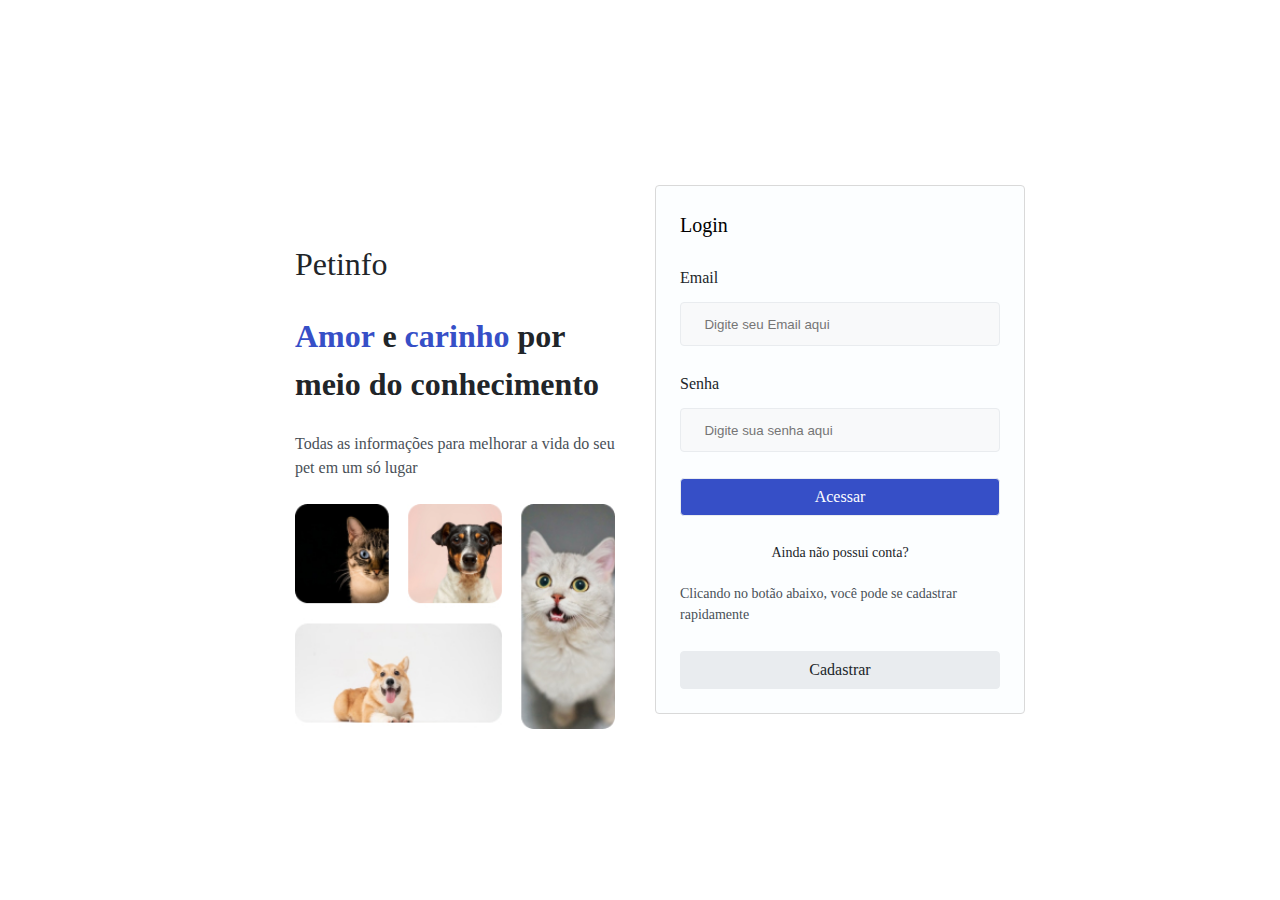
==== pages/home/index.html @ 1df86773 "Entrega" ====
<!DOCTYPE html>
<html lang="en">
  <head>
    <meta charset="UTF-8" />
    <meta http-equiv="X-UA-Compatible" content="IE=edge" />
    <meta name="viewport" content="width=device-width, initial-scale=1.0" />
    <link rel="stylesheet" href="../../styles/globalStyles.css" />
    <link rel="stylesheet" href="../../styles/Buttons.css" />
    <link rel="stylesheet" href="../../styles/Modais.css" />
    <link rel="stylesheet" href="../../styles/inputs.css" />
    <link rel="stylesheet" href="../../styles/Tooltip.css" />
    <link rel="stylesheet" href="./index.css" />
    <link rel="preconnect" href="https://fonts.googleapis.com" />
    <link rel="preconnect" href="https://fonts.gstatic.com" crossorigin />
    <link
      href="https://fonts.googleapis.com/css2?family=Inter:wght@400;500;600;700&display=swap"
      rel="stylesheet"
    />
    <title>Petinfo</title>
  </head>
  <body>
    <main>
      <div class="navBar">
        <h2 class="logo">Petinfo</h2>
        <div class="ContainerbtnCriar">
          <button class="btnCriar">Criar publicação</button>
          <div class="tooltip containertooltip">
            <picture>
              <img class="imgPerfi" src="" />
            </picture>
            <div class="tooltiptext">
              <h2 class="nometooltip"></h2>
              <div class="containerDeslogar">
                <img
                  style="margin: 0 15px 0 3px"
                  src="../../assets/sign-out-alt.png"
                  alt="deslogar"
                />
                <h2 class="deslogar">Sair da conta</h2>
              </div>
            </div>
          </div>
        </div>
      </div>
      <h2 class="textFeed">Feed</h2>
      <div id="container"></div>
    </main>
    <section class="telaPrincipalModal none">
      <article class="modalPost">
        <div class="containerButton">
          <h2 class="titleCriandoPost">Criando novo post</h2>
          <button class="btnFechar">X</button>
        </div>
        <form id="form">
          <h3 class="tituloDoPost">Título do post</h3>
          <input
            name="title"
            type="text"
            placeholder="  Digite o título aqui..."
          />
          <h3>Conteúdo do post</h3>
          <textarea
            name="content"
            placeholder="  Desenvolva o conteúdo do post aqui..."
            cols="30"
            rows="10"
          ></textarea>
          <div class="containerButtonModal">
            <button class="btnCancelar">Cancelar</button>
            <button class="btnPublicar">Publicar</button>
          </div>
        </form>
      </article>
    </section>
    <section id="modalEdicao" class="telaPrincipalModal none">
      <article class="modalPost">
        <div class="containerButton">
          <h2 class="titleCriandoPost">Edição</h2>
          <button id="fechar" class="btnFechar">X</button>
        </div>
        <form id="formEdit">
          <h3 class="tituloDoPost">Título do post</h3>
          <input
            id="title"
            name="title"
            type="text"
            placeholder="  Digite o título aqui..."
            value=""
          />
          <h3>Conteúdo do post</h3>
          <textarea
            id="texto"
            name="content"
            placeholder="  Desenvolva o conteúdo do post aqui..."
            cols="30"
            rows="10"
          ></textarea>
          <div class="containerButtonModal">
            <button id="cancel" class="btnCancelar">Cancelar</button>
            <button class="btnEditar">Salva Alterações</button>
          </div>
        </form>
      </article>
    </section>
    <section id="modalExcluir" class="telaPrincipalModal none">
      <article class="modalPost">
        <div class="containerButton">
          <h2 class="titleCriandoPost">Confirmação de exclusão</h2>
          <button id="fechando" class="btnFechar">X</button>
        </div>
        <h2 class="tituloModalExcluir">
          Tem certeza que deseja excluir este post?
        </h2>
        <p class="textoModalExcluir">
          Essa ação não poderá ser desfeita, então pedimos que tenha cautela
          antes de concluir
        </p>
        <div>
          <button id="btnfecharModalExcluir" class="btnCancelar">
            Cancelar
          </button>
          <button class="btnExcluirPost">Sim, excluir este post</button>
        </div>
      </article>
    </section>
    <script type="module" src="./index.js"></script>
  </body>
</html>
---- styles/globalStyles.css ----
* {
  margin: 0;
  padding: 0;
  box-sizing: border-box;
}

:root {
  --brand100: #364fc7;
  --brand200: "hsl(230, 68%, 54%)";
  --gray100: #212529;
  --gray200: "hsl(210, 10%, 23%)";
  --gray300: #495057;
  --gray400: #868E96;
  --gray500: "hsl(210, 11%, 71%)";
  --gray600: #e9ecef;
  --gray700: #F1F3F5;
  --gray800: #f8f9fa;
  --gray900: #fcfeff;
  --alert100: #C73650;
  --alert200: "hsl(349, 69%, 55%)";
  --sucess100: "hsl(162, 88%, 26%)";
}

body {
  font-family: "Inter, sans-serif";
}

.flex{
  display: flex;
}

button {
  cursor: pointer;
}

body {
  display: flex;
  align-items: center;
  margin: 0 auto;
  max-width: 1300px;
  justify-content: center;
}

main {
  display: flex;
  flex-direction: column;
  padding: 24px;
  align-content: center;
  justify-content: center;
  width: 370px;
  height: auto;
  background-color: var(--gray900);
  border: solid 1px #d9d9d9;
  margin: 185px 0;
  border-radius: 4px;
}

form {
  display: flex;
  flex-direction: column;
}

section {
  height: 419px;
  width: 320px;
  border-radius: 12px;
  flex-direction: column;
  display: flex;
  margin-left: 111px;
}

.logo {
  font-family: "IBM Plex Sans";
  font-size: 32px;
  font-weight: 500;
  line-height: 48px;
  color: var(--gray100);
  margin-bottom: 24px;
}

h1 {
  font-family: "IBM Plex Sans";
  font-size: 20px;
  font-weight: 500;
  line-height: 30px;
}

.text {
  font-family: "IBM Plex Sans";
  font-size: 16px;
  font-weight: 400;
  line-height: 24px;
  color: var(--gray300);
  margin-bottom: 24px;
}

h3{
  font-family: "IBM Plex Sans";
  font-size: 16px;
  font-weight: 500;
  line-height: 24px;
 margin-bottom: 12px;
 color: var(--gray100);
}

a{
  text-decoration: none;
}
---- styles/Buttons.css ----
.btnCadastrar{
    height: 38px;
    width: 100%;
    border-radius: 4px;
    padding: 0px 16px;
    background-color: var(--brand100);
    color: var(--gray900);
    border: solid 1px var(--gray600);
    margin-bottom: 26px;
    font-family: "IBM Plex Sans";
    font-size: 16px;
    font-weight: 500;
    line-height: 24px;
    
    }
    
    .btnPageLogin{
    height: 38px;
    width: 100%;
    border-radius: 4px;
    padding: 0px 16px;    
    background-color: var(--gray600);
    color: var(--gray100);
    border: solid 1px var(--gray600);
    font-family:" IBM Plex Sans";
    font-size: 16px;
    font-weight: 500;
    line-height: 24px;
    
    }

    
.btnVoltarLogin{
    height: 32px;
    width: 133px;
    border-radius: 4px;
    padding: 0px 8px;
    border: solid 1px var(--gray600);
    background-color: var(--gray600);
    color: var(--gray100);
    font-family: "IBM Plex Sans";
    font-size: 14px;
    font-weight: 500;
    line-height: 21px;
    
    }

    .btnCriar{
        height: 38px;
        width: 152px;
        border-radius: 4px;
        padding: 0px 16px;
        background-color: #364FC7;
        color: var(--gray900);
        border: solid 1px #364FC7;
        font-family: "IBM Plex Sans";
        font-size: 16px;
        font-weight: 500;
        line-height: 24px;
        
        }

        
.btnEdit{
    height: 32px;
    width: 55px;
    border-radius: 4px;
    padding: 0px 8px;
    color: var(--gray100);
    font-family: "IBM Plex Sans";
    font-size: 14px;
    font-weight: 500;
    line-height: 21px;
    background-color:var(--gray600) ;
    border: solid 1px var(--gray600);
    }
    
    .btnExcluir{
    height: 32px;
    width: 60px;
    border-radius: 4px;
    padding: 0px 8px;
    background-color:var(--gray700) ;
    border: solid 1px var(--gray700);
    color: var(--gray400);
    font-family: " IBM Plex Sans";
    font-size: 14px;
    font-weight: 500;
    line-height: 21px;
    margin-left: 10px;
    }
---- styles/Modais.css ----
.telaPrincipalModal{
    width: 100vw;
    height: 100vh;
    background-color: #1E1E1E50;
    align-items: center;
    margin-left: 0;
    justify-content: center;
    position: fixed;
    top: 0;
    left: 0;
}

.none{
    display: none;
}

.modalPost{
height: auto;
width: 800px;
border-radius: 8px;
padding: 32px 24px;
background-color: var(--gray900);
display: flex;
flex-direction: column;
}

.containerButton{
    display: flex;
    justify-content: space-between;
    align-items: center;
    margin-bottom: 40px;
}

.btnFechar{
height: 32px;
width: 38px;
border-radius: 4px;
padding: 4px 14px;
background-color: #E9ECEF;
color:#868E96;
border: solid 1px #E9ECEF;
}

.titleCriandoPost{
font-size: 20px;
font-weight: 500;
line-height: 30px;
color:#212529;
}

.tituloDoPost{
font-family: "Inter, sans-serif";
font-weight: 500;
line-height: 24px;
color:#212529;
margin-bottom: 5px;
}

textarea{
height: 120px;
width: 743px;
border-radius: 4px;
padding: 10px 17px;
border: solid 1px #D9D9D9;
background-color: #F8F9FA;
margin-bottom: 40px;
}

.containerButtonModal{
   display: flex;
   justify-content: flex-end;
}

.btnCancelar{
    height: 38px;
    width: 105px;
    border-radius: 4px;
    padding: 7px 20px;
    background-color: #E9ECEF;
    color: #868E96;
    margin-right: 16px;
    border: solid 1px #E9ECEF;
    
}

.btnPublicar{
height: 38px;
width: 101px;
border-radius: 4px;
padding: 7px 20px;
background-color:var(--brand100) ;
color: var(--gray900);
border: solid 1px var(--brand100);
}

.btnEditar{
    height: 38px;
    width: auto;
    border-radius: 4px;
    padding: 7px 20px;
    background-color:var(--brand100) ;
    color: var(--gray900);
    border: solid 1px var(--brand100);
    }

    .tituloModalExcluir{
font-size: 24px;
font-weight: 500;
line-height: 36px;
color: var(--gray100);
margin-bottom: 16px;
    }

    .textoModalExcluir{
font-size: 16px;
font-weight: 400;
line-height: 24px;
color: var(--gray300);
margin-bottom: 45px;
    }

    .btnExcluirPost{
height: 38px;
width: 189px;
border-radius: 4px;
padding: 0px 16px;
background-color: var(--alert100);
color: var(--gray900);
border: solid 1px var(--alert100);
    }
---- styles/inputs.css ----
input{
    margin-bottom: 26px;
    width: 100%;
    height: 44px;
    border-radius: 4px;
    padding: 0px 16px;
    background-color: var(--gray800);
    border: solid 1px var(--gray600);
}

input:focus{
outline: none;
}

input:hover{
    border: solid 1px var(--gray100);
}
---- styles/Tooltip.css ----
.tooltip {
    position: relative;
    top: 38px;
    display: inline-block;

  }
  

  .tooltip .tooltiptext {
    visibility: hidden;
    width: auto;
    background-color: var(--gray900);
    color: #fff;
    padding: 5px 0;
    border-radius: 6px;
    position: absolute;
    top: 45px;
    left: -80px;
    z-index: 1;
    padding: 10px;
  }
  
  .tooltip:hover .tooltiptext {
    visibility: visible;
  }

  
.containertooltip{
    display: flex;
    flex-direction: column;
    height: 117px;
    border-radius: 4px;
    background-color: var(--gray900);
    cursor: pointer;
    }
    
    .containerDeslogar{
        display: flex;
        flex-direction: row;
        align-items: center;
        cursor: pointer;
    }
    
    .nometooltip{
    font-size: 17px;
    font-weight: 500;
    line-height: 24px;
    color:var(--gray100);
    margin-bottom: 20px;
    }
    
    .deslogar{
    font-size: 15px;
    font-weight: 500;
    line-height: 24px;
    color:var(--gray100);
    display: block;
    }
---- pages/home/index.css ----
main{
    width: 800px;
    max-width: 800px;
    border: solid 1px var(--gray900);
    padding: 67px 0;
    margin: 0;
}

.navBar{
    display: flex;
    justify-content: space-between;
    align-items: center;
    margin-bottom: 70px;
}

.imgPerfi{
    width: 41px;
    border-radius: 50%;
    margin-left: 10px;
    max-width: 100%;
    height: 41px;
}

.textFeed{
font-family:"IBM Plex Sans";
font-size: 20px;
font-weight: 500;
line-height: 30px;
color: #212529;
padding: 17px 0;
margin-bottom: 30px;
}

.imgPublicacao{
    border-radius: 50%;
    width: 32px;
    margin: 0 10px 28px 0;
    height: 32px;
}

.infPerfil{
    display: flex;
    justify-content: space-between;
    flex-direction: row;
    align-items: center;
}

.margin{
    margin-bottom: 27px;
}

.marginButton{
  margin-bottom: 20px;
}

.ContainerbtnCriar{
    display: flex;
    align-items: center;
}


.nome{
font-family:"IBM Plex Sans";
font-size: 14px;
font-weight: 500;
line-height: 21px;
color: #212529;
margin-right: 15px;
}

.data{
font-family:"IBM Plex Sans";
font-size: 14px;
font-weight: 500;
line-height: 21px;
color: #868E96;
}

.tituloPost{
font-family: " IBM Plex Sans";
font-size: 24px;
font-weight: 600;
line-height: 36px;
color:#212529;
margin-bottom: 25px;
}

.texto{
font-family:" IBM Plex Sans";
font-size: 16px;
font-weight: 400;
line-height: 24px;
color: var(--gray300);
margin-bottom: 20px;
}

.ancora{
font-family: " IBM Plex Sans";
font-size: 16px;
font-weight: 500;
line-height: 24px;
color: var(--brand100);
margin-bottom: 60px;
cursor: pointer;
}

article{
    margin-bottom: 60px;   
}

body{
    flex-direction: column;
}
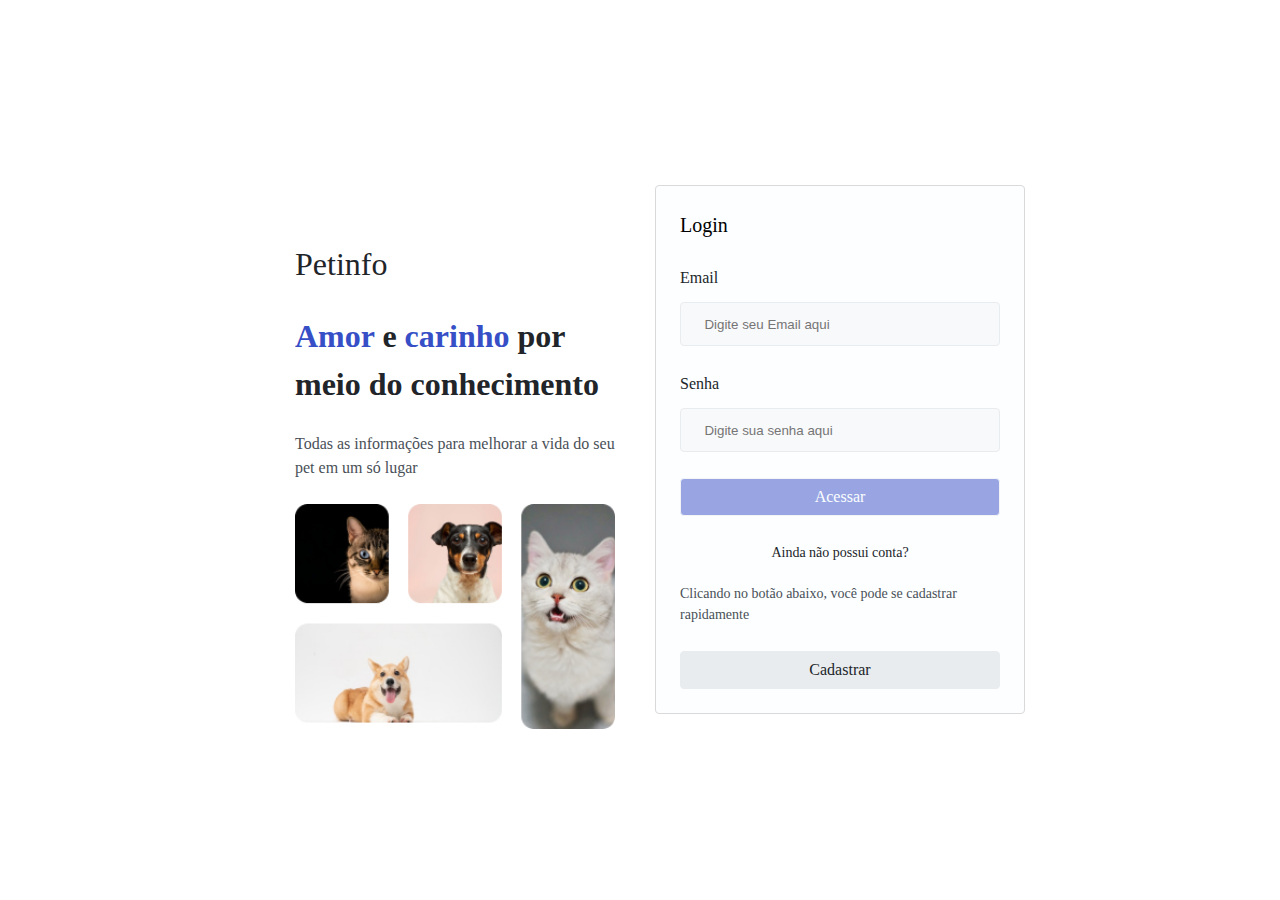
==== commit 7d4d2b6c: "Entrega" ====
--- a/pages/home/index.html
+++ b/pages/home/index.html
@@ -9,6 +9,7 @@
     <link rel="stylesheet" href="../../styles/Modais.css" />
     <link rel="stylesheet" href="../../styles/inputs.css" />
     <link rel="stylesheet" href="../../styles/Tooltip.css" />
+    <link rel="stylesheet" href="../../styles/toast.css">
     <link rel="stylesheet" href="./index.css" />
     <link rel="preconnect" href="https://fonts.googleapis.com" />
     <link rel="preconnect" href="https://fonts.gstatic.com" crossorigin />
@@ -123,6 +124,24 @@
         </div>
       </article>
     </section>
+    <section id="postClicado" class="telaPrincipalModal none">
+      <article id="modal" class="modalPost">
+        <div id="infoperf" class="infPerfil alinha">
+          <div id="contPerf" class="infPerfil">
+            <img id="imgPerfilModal" class="imgPublicacao" src="../../assets/img-login.jpg" alt="">
+            <h5 id="nomePoster" class="margin nome">mateus</h5>
+            <h5 id="dataPost" class="margin data">outubro 2022</h5>
+          </div>
+          <button id="fechandoOModal" class="btnFechar">X</button>
+        </div>
+       <h2 id="tituloPost" class="tituloPost">Outubro Rosa: Detalhes sobre a importância da prevenção do câncer de mama em cadelas e gatas</h2>
+       <p id="textoPoster" class="texto">Assim como em humanos, cadelas e gatas também podem desenvolver câncer de mama. Ainda hoje, para ambas as espécies, o câncer de mama tem maior incidência. Mesmo com a evolução da medicina veterinária e da oncologia, o câncer de mama muitas vezes não tem cura, sendo o tratamento paliativo uma alternativa para dar conforto às fêmeas. 
+
+        Por isso, a conscientização sobre o tema é uma das ações de prevenção de maior importância, principalmente para a campanha do outubro rosa. Então como podemos ajudar a prevenir o câncer de mama em cadelas e gatas?
+        
+        Assim como outros tipos de câncer, o câncer de mama pode ter inúmeras causas. Entre  as mais comuns, temos fatores genéticos, como predisposição de algumas raças, exposição à poluição, tabagismo passivo, obesidade, além do fato de os pets estarem vivendo mais, o que também pode causar maior chances de tumores. No caso do câncer de mama, a influência hormonal é um dos fatores de maior contribuição para o aparecimento dessa doença.</p>
+      </article>
+    </section>
     <script type="module" src="./index.js"></script>
   </body>
 </html>
--- a/styles/globalStyles.css
+++ b/styles/globalStyles.css
@@ -106,3 +106,14 @@
 a{
   text-decoration: none;
 }
+
+@keyframes loading {
+
+  0%{
+    transform: rotate(0deg);
+  }
+
+  100%{
+    transform: rotate(360deg);
+  }
+}--- a/styles/Buttons.css
+++ b/styles/Buttons.css
@@ -12,7 +12,30 @@
     font-size: 16px;
     font-weight: 500;
     line-height: 24px;
+    opacity: 50%;
     
+    }
+
+    .animation{
+        width: 35px ;
+        height: 35px;
+        border-radius: 50%;
+        border-color: black var(--gray900) black ;
+        animation: loading 2s infinite;
+        border-top-color: solid  black;
+        border: solid 3px;
+    }
+
+    .containerloading{
+        height: 100%;
+        display: flex;
+        align-items: center;
+        justify-content: center;
+
+    }
+
+    .opacity{
+        opacity: 100%;
     }
     
     .btnPageLogin{
--- a/styles/toast.css
+++ b/styles/toast.css
@@ -0,0 +1,30 @@
+.toast-container {
+    font-family: var(--font-family-1);
+    position: fixed;
+    display: flex;
+    justify-items: flex-start;
+    align-items: center;
+    gap: 10px;
+    width: 300px;
+    padding: 10px;
+    color: var(--grey-1);
+    border-radius: 8px;
+    box-shadow: 0px 4px 4px var(--box-shadow-color);
+    animation: toastIt 4500ms ease-in forwards;
+}
+
+@keyframes toastIt {
+    0%   {right: 110px; bottom:-150px}
+    25%  {right: 110px; bottom:10px}
+    50%  {right: 110px; bottom:10px}
+    100% {right: 110px; bottom:-150px}
+}
+
+.toast-container > img {
+    width: 441px;
+}
+
+.successToast {
+    border: 2px solid var(--sucess);
+    background-color: var(--sucess-bg);
+}
--- a/pages/home/index.css
+++ b/pages/home/index.css
@@ -111,3 +111,7 @@
 body{
     flex-direction: column;
 }
+
+.alinha{
+    align-items: start;
+}
